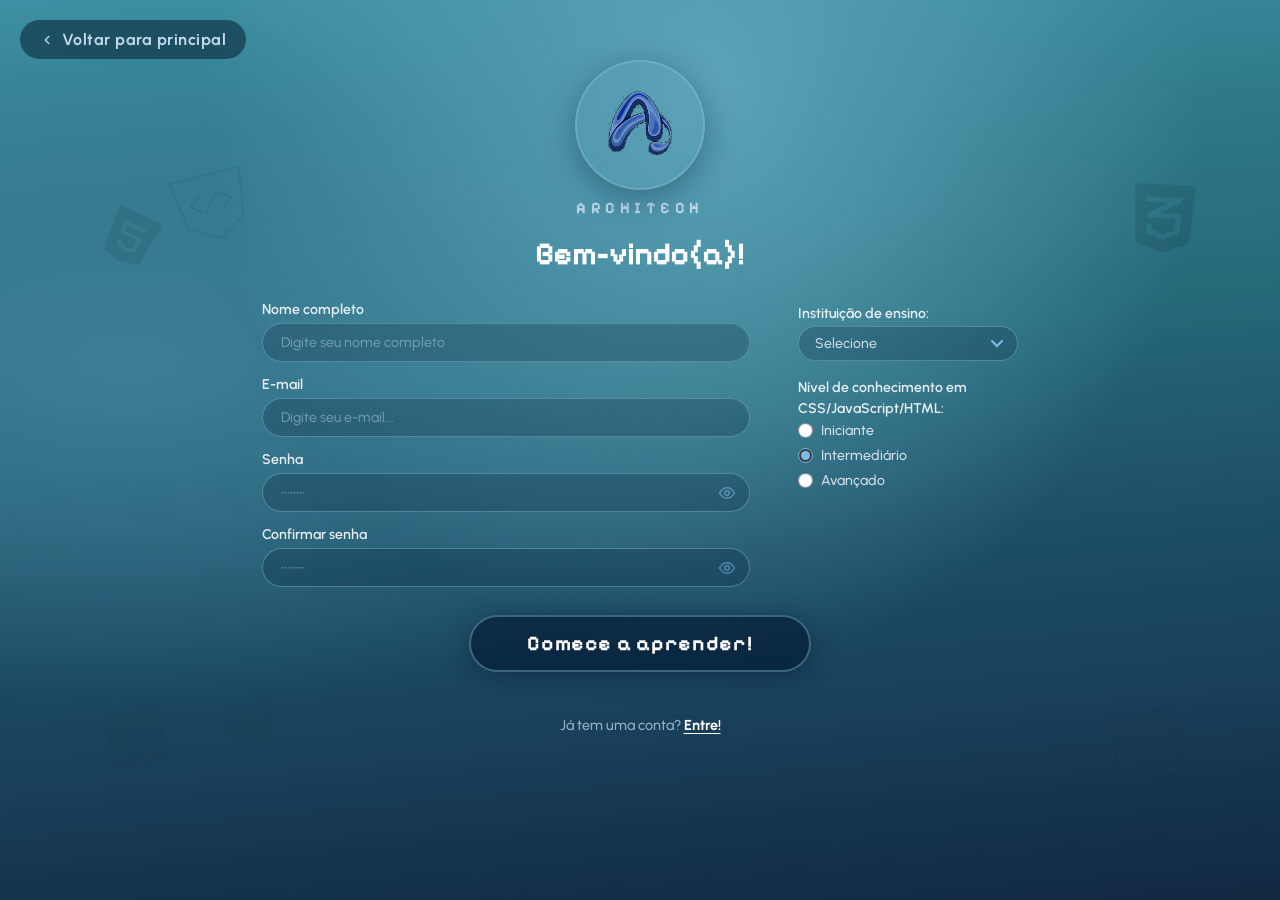
==== cadastro.html @ 83e1c98c "cadastro de usuário" ====
<!DOCTYPE html>
<html lang="pt-BR">
<head>
  <meta charset="UTF-8" />
  <meta name="viewport" content="width=device-width, initial-scale=1.0" />
  <title>Architech — Cadastro</title>
  <link rel="stylesheet" href="assets/css/background.css" />
  <link rel="stylesheet" href="assets/css/cadastro.css" />
</head>
<body>

  <div class="architech-bg">

    <div class="bg-icons">
      <div class="bg-icon bg-icon--group">
        <img src="assets/images/icon-group.png" alt="" />
      </div>
      <div class="bg-icon bg-icon--html">
        <img src="assets/images/icon-html5.png" alt="" />
      </div>
      <div class="bg-icon bg-icon--css">
        <img src="assets/images/icon-css3.png" alt="" />
      </div>
      <div class="bg-icon bg-icon--js-right">
        <img src="assets/images/icon-js.png" alt="" />
      </div>
      <div class="bg-icon bg-icon--js-left">
        <img src="assets/images/icon-js.png" alt="" />
      </div>
      <div class="bg-icon bg-icon--play">
        <img src="assets/images/icon-polygon.png" alt="" />
      </div>
    </div>

    <a href="index.html" class="btn-back">
      <svg viewBox="0 0 24 24"><polyline points="15 18 9 12 15 6"/></svg>
      Voltar para principal
    </a>

    <div class="page-content">

      <div class="logo-wrapper">
        <div class="logo-circle">
          <img src="assets/images/logo-a.png" alt="Architech" />
        </div>
        <span class="logo-name">Architech</span>
      </div>

      <h1 class="welcome-title">Bem-vindo(a)!</h1>

      <div class="form-card">

        <div class="form-col">
          <label class="form-label">
            Nome completo
            <input class="form-input" type="text" id="nome" placeholder="Digite seu nome completo" />
          </label>

          <label class="form-label">
            E-mail
            <input class="form-input" type="email" id="email" placeholder="Digite seu e-mail..." />
          </label>

          <label class="form-label">
            Senha
            <div class="input-with-icon">
              <input class="form-input" type="password" id="senha" placeholder="••••••••" />
              <button class="input-icon-btn" type="button" onclick="toggleSenha('senha')">
                <svg viewBox="0 0 24 24"><circle cx="12" cy="12" r="3"/><path d="M2 12s4-7 10-7 10 7 10 7-4 7-10 7S2 12 2 12z"/></svg>
              </button>
            </div>
          </label>

          <label class="form-label">
            Confirmar senha
            <div class="input-with-icon">
              <input class="form-input" type="password" id="confirmar" placeholder="••••••••" />
              <button class="input-icon-btn" type="button" onclick="toggleSenha('confirmar')">
                <svg viewBox="0 0 24 24"><circle cx="12" cy="12" r="3"/><path d="M2 12s4-7 10-7 10 7 10 7-4 7-10 7S2 12 2 12z"/></svg>
              </button>
            </div>
          </label>
        </div>

        <div class="form-col-right">
          <div>
            <span class="dropdown-label">Instituição de ensino:</span>
            <select class="form-select" id="instituicao">
              <option value="">Selecione</option>
              <option>UFSC</option>
              <option>UDESC</option>
              <option>IFSC</option>
              <option>Outra</option>
            </select>
          </div>

          <div>
            <span class="knowledge-label">Nível de conhecimento em<br>CSS/JavaScript/HTML:</span>
            <div class="radio-group">
              <label class="radio-option">
                <input type="radio" name="nivel" value="Iniciante" />
                Iniciante
              </label>
              <label class="radio-option">
                <input type="radio" name="nivel" value="Intermediário" checked />
                Intermediário
              </label>
              <label class="radio-option">
                <input type="radio" name="nivel" value="Avançado" />
                Avançado
              </label>
            </div>
          </div>
        </div>

      </div>

      <button class="btn-submit" type="button" onclick="cadastrar()">Comece a aprender!</button>

      <p class="msg-feedback" id="feedback"></p>

      <p class="login-link">
        Já tem uma conta? <a href="login.html">Entre!</a>
      </p>

    </div>

  </div>

  <script>
    function toggleSenha(id) {
      const input = document.getElementById(id);
      input.type = input.type === 'password' ? 'text' : 'password';
    }

    async function cadastrar() {
      const feedback = document.getElementById('feedback');
      const nome = document.getElementById('nome').value.trim();
      const email = document.getElementById('email').value.trim();
      const senha = document.getElementById('senha').value;
      const confirmar = document.getElementById('confirmar').value;
      const nivel = document.querySelector('input[name="nivel"]:checked')?.value || '';

      feedback.className = 'msg-feedback';
      feedback.textContent = '';

      if (!nome || !email || !senha || !confirmar) {
        feedback.className = 'msg-feedback erro';
        feedback.textContent = 'Preencha todos os campos obrigatórios.';
        return;
      }

      if (senha !== confirmar) {
        feedback.className = 'msg-feedback erro';
        feedback.textContent = 'As senhas não coincidem.';
        return;
      }

      feedback.textContent = 'Cadastrando...';

      try {
        const resp = await fetch('api/cadastro.php', {
          method: 'POST',
          headers: { 'Content-Type': 'application/json' },
          body: JSON.stringify({ nome, email, senha, nivel_conhecimento: nivel })
        });

        const data = await resp.json();

        if (data.sucesso) {
          feedback.textContent = 'Cadastro realizado com sucesso! Redirecionando...';
          setTimeout(() => window.location.href = 'login.html', 1800);
        } else {
          feedback.className = 'msg-feedback erro';
          feedback.textContent = data.mensagem || 'Erro ao cadastrar.';
        }
      } catch (e) {
        feedback.className = 'msg-feedback erro';
        feedback.textContent = 'Erro de conexão com o servidor.';
      }
    }
  </script>

</body>
</html>
---- assets/css/background.css ----
@import url('https://fonts.googleapis.com/css2?family=Pixelify+Sans:wght@400;700&family=Urbanist:wght@400;500;600;700&display=swap');

*, *::before, *::after {
  box-sizing: border-box;
  margin: 0;
  padding: 0;
}

:root {
  --c1: #001D39;
  --c2: #0A4174;
  --c3: #49769F;
  --c4: #4E8EA2;
  --c5: #6EA2B3;
  --c6: #7BBDE8;
  --c7: #BDD8E9;

  --font-title: 'Pixelify Sans', sans-serif;
  --font-body:  'Urbanist', sans-serif;

  --text-light: #ffffff;
  --text-muted: rgba(255,255,255,0.7);
}

html, body {
  width: 100%;
  min-height: 100vh;
  font-family: var(--font-body);
  color: var(--text-light);
  overflow-x: hidden;
}

.architech-bg {
  position: relative;
  min-height: 100vh;
  width: 100%;
  background:
    radial-gradient(ellipse at 55% 10%, #5ba3b8 0%, transparent 50%),
    radial-gradient(ellipse at 10% 40%, #3d7d96 0%, transparent 45%),
    linear-gradient(175deg, #3e8fa3 0%, #2e7a8a 20%, #256878 40%, #1e5068 60%, #183d58 80%, #112840 100%);
  overflow: hidden;
  display: flex;
  flex-direction: column;
  align-items: center;
}

.bg-icons {
  position: absolute;
  inset: 0;
  pointer-events: none;
  z-index: 1;
}

.bg-icon {
  position: absolute;
  opacity: 0.13;
  user-select: none;
}

.bg-icon img {
  width: 100%;
  height: 100%;
  object-fit: contain;
  filter: brightness(0.85) saturate(0.7);
}

.bg-icon--html     { left: 7%;  top: 22%;    width: 80px;  height: 80px; }
.bg-icon--css      { right: 6%; top: 20%;    width: 80px;  height: 80px; }
.bg-icon--js-right { right: 7%; bottom: 12%; width: 85px;  height: 85px; }
.bg-icon--js-left  { left: 8%;  bottom: 14%; width: 70px;  height: 70px; opacity: 0.10; }
.bg-icon--play     { left: 17%; bottom: 16%; width: 60px;  height: 60px; opacity: 0.09; }
.bg-icon--group    { left: 13%; top: 18%;    width: 90px;  height: 90px; opacity: 0.10; }

.page-content {
  position: relative;
  z-index: 10;
  width: 100%;
  flex: 1;
  display: flex;
  flex-direction: column;
  align-items: center;
}

.btn-back {
  position: absolute;
  top: 20px;
  left: 20px;
  z-index: 20;
  display: inline-flex;
  align-items: center;
  gap: 8px;
  background: rgba(0,20,40,0.5);
  color: var(--c7);
  font-family: var(--font-body);
  font-size: 1rem;
  font-weight: 700;
  letter-spacing: 0.03em;
  padding: 10px 20px;
  border-radius: 30px;
  border: none;
  cursor: pointer;
  text-decoration: none;
  backdrop-filter: blur(6px);
  transition: background 0.2s;
}

.btn-back:hover { background: rgba(0,20,40,0.75); }

.btn-back svg {
  width: 14px;
  height: 14px;
  stroke: currentColor;
  fill: none;
  stroke-width: 2.5;
  stroke-linecap: round;
  stroke-linejoin: round;
}
---- assets/css/cadastro.css ----
.logo-wrapper {
  margin-top: 60px;
  display: flex;
  flex-direction: column;
  align-items: center;
  gap: 8px;
}

.logo-circle {
  width: 130px;
  height: 130px;
  border-radius: 50%;
  background: rgba(100,160,190,0.18);
  border: 2px solid rgba(189,216,233,0.22);
  display: flex;
  align-items: center;
  justify-content: center;
  backdrop-filter: blur(10px);
  overflow: hidden;
  box-shadow: 0 8px 32px rgba(0,20,50,0.35);
}

.logo-circle img {
  width: 82px;
  height: 82px;
  object-fit: contain;
}

.logo-name {
  font-family: var(--font-title);
  font-size: 1rem;
  font-weight: 700;
  letter-spacing: 0.28em;
  color: var(--c7);
  text-transform: uppercase;
}

.welcome-title {
  font-family: var(--font-title);
  font-size: 2rem;
  font-weight: 700;
  color: #fff;
  margin: 18px 0 28px;
  text-align: center;
}

.form-card {
  display: flex;
  gap: 48px;
  align-items: flex-start;
  padding: 0 32px;
  width: 100%;
  max-width: 820px;
}

.form-col {
  display: flex;
  flex-direction: column;
  gap: 14px;
  flex: 1;
}

.form-label {
  display: flex;
  flex-direction: column;
  gap: 5px;
  font-family: var(--font-body);
  font-size: 0.88rem;
  font-weight: 600;
  color: rgba(255,255,255,0.88);
}

.form-input {
  background: rgba(0,25,50,0.22);
  border: 1.5px solid rgba(110,162,179,0.6);
  border-radius: 20px;
  padding: 10px 18px;
  color: rgba(255,255,255,0.75);
  font-family: var(--font-body);
  font-size: 0.88rem;
  font-weight: 500;
  outline: none;
  transition: border-color 0.2s, background 0.2s;
  width: 100%;
}

.form-input::placeholder { color: rgba(189,216,233,0.45); }
.form-input:focus { border-color: var(--c6); background: rgba(0,25,50,0.38); }

.input-with-icon { position: relative; display: flex; align-items: center; }
.input-with-icon .form-input { padding-right: 42px; }

.input-icon-btn {
  position: absolute;
  right: 14px;
  background: none;
  border: none;
  cursor: pointer;
  padding: 0;
  display: flex;
  align-items: center;
  opacity: 0.55;
}

.input-icon-btn svg {
  width: 18px;
  height: 18px;
  stroke: var(--c6);
  fill: none;
  stroke-width: 2;
  stroke-linecap: round;
}

.form-col-right {
  flex: 0 0 220px;
  display: flex;
  flex-direction: column;
  gap: 16px;
  padding-top: 4px;
}

.dropdown-label {
  font-family: var(--font-body);
  font-size: 0.88rem;
  font-weight: 600;
  color: rgba(255,255,255,0.88);
  margin-bottom: 4px;
  display: block;
}

.form-select {
  background: rgba(0,25,50,0.22);
  border: 1.5px solid rgba(110,162,179,0.6);
  border-radius: 20px;
  padding: 8px 38px 8px 16px;
  color: rgba(255,255,255,0.75);
  font-family: var(--font-body);
  font-size: 0.88rem;
  font-weight: 500;
  width: 100%;
  outline: none;
  cursor: pointer;
  appearance: none;
  -webkit-appearance: none;
  background-image: url("data:image/svg+xml,%3Csvg xmlns='http://www.w3.org/2000/svg' width='12' height='8' viewBox='0 0 12 8'%3E%3Cpath d='M1 1l5 5 5-5' stroke='%237BBDE8' stroke-width='2' fill='none' stroke-linecap='round'/%3E%3C/svg%3E");
  background-repeat: no-repeat;
  background-position: right 14px center;
}

.form-select option { background: #1a4a6a; color: #fff; }

.knowledge-label {
  font-family: var(--font-body);
  font-size: 0.88rem;
  font-weight: 600;
  color: rgba(255,255,255,0.88);
  line-height: 1.4;
}

.radio-group { display: flex; flex-direction: column; gap: 8px; margin-top: 4px; }

.radio-option {
  display: flex;
  align-items: center;
  gap: 8px;
  font-family: var(--font-body);
  font-size: 0.88rem;
  font-weight: 500;
  color: rgba(255,255,255,0.8);
  cursor: pointer;
}

.radio-option input[type="radio"] {
  accent-color: var(--c6);
  width: 15px;
  height: 15px;
  cursor: pointer;
}

.btn-submit {
  background: rgba(0,20,45,0.6);
  color: #fff;
  font-family: var(--font-title);
  font-size: 1.3rem;
  font-weight: 700;
  letter-spacing: 0.04em;
  padding: 14px 56px;
  border-radius: 30px;
  border: 2px solid rgba(110,162,179,0.5);
  cursor: pointer;
  margin-top: 28px;
  backdrop-filter: blur(8px);
  transition: background 0.2s, border-color 0.2s, transform 0.15s;
  box-shadow: 0 4px 24px rgba(0,20,50,0.4);
}

.btn-submit:hover { background: rgba(0,20,45,0.8); border-color: var(--c6); transform: translateY(-2px); }
.btn-submit:active { transform: translateY(0); }

.msg-feedback {
  margin-top: 12px;
  font-family: var(--font-body);
  font-size: 0.9rem;
  font-weight: 500;
  text-align: center;
  min-height: 22px;
  color: var(--c6);
}

.msg-feedback.erro { color: #ff8a8a; }

.login-link {
  margin-top: 10px;
  font-family: var(--font-body);
  font-size: 0.9rem;
  font-weight: 500;
  color: rgba(189,216,233,0.75);
  text-align: center;
  margin-bottom: 40px;
}

.login-link a {
  color: #fff;
  font-weight: 700;
  text-decoration: underline;
  text-underline-offset: 3px;
}

@media (max-width: 640px) {
  .form-card { flex-direction: column; gap: 24px; padding: 0 20px; }
  .form-col-right { flex: unset; width: 100%; }
  .welcome-title { font-size: 1.6rem; }
}
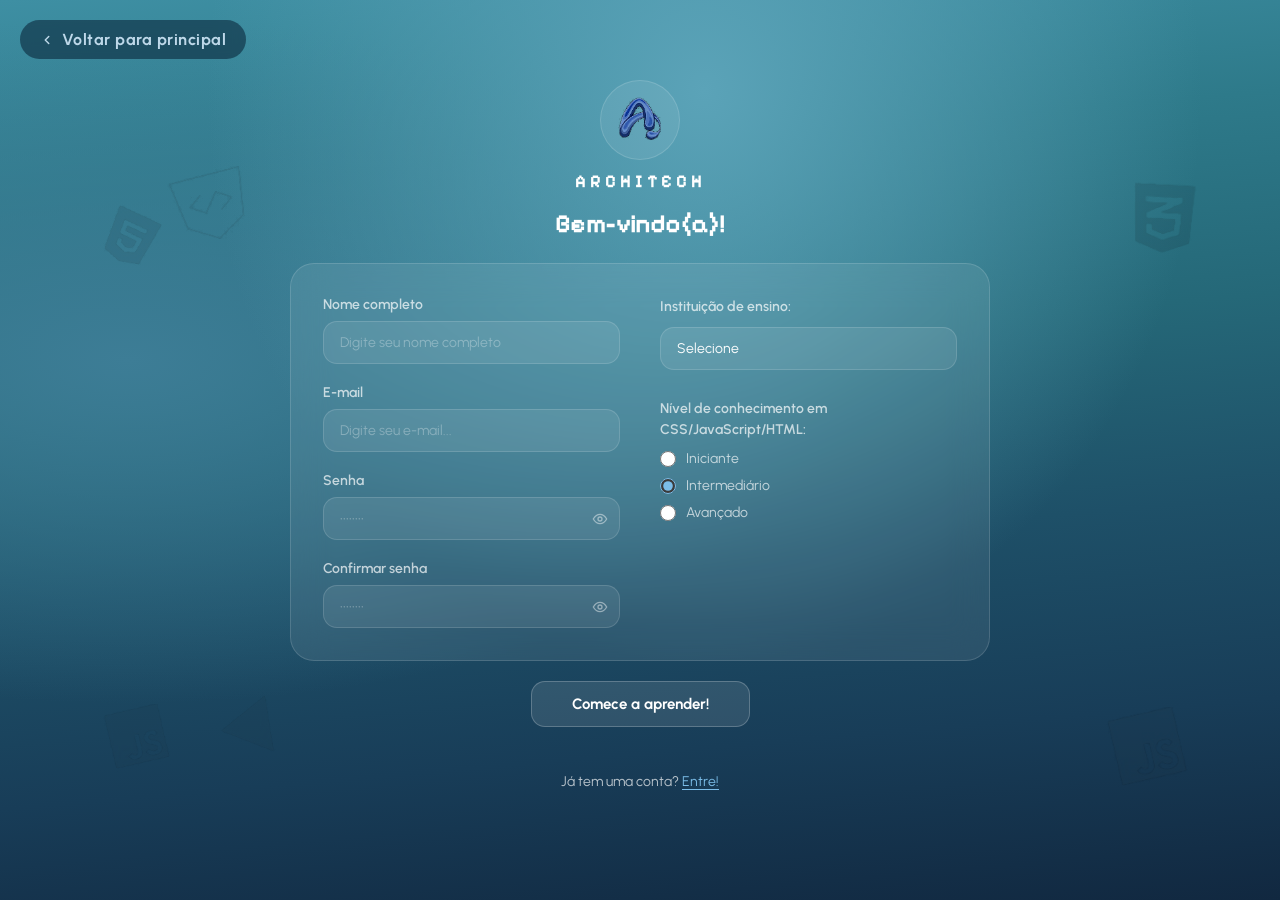
==== commit a3324b67: "banco funcionou, amém" ====
--- a/cadastro.html
+++ b/cadastro.html
@@ -9,177 +9,184 @@
 </head>
 <body>
 
-  <div class="architech-bg">
+<div class="architech-bg">
 
-    <div class="bg-icons">
-      <div class="bg-icon bg-icon--group">
-        <img src="assets/images/icon-group.png" alt="" />
+  <div class="bg-icons">
+    <div class="bg-icon bg-icon--group">
+      <img src="assets/images/icon-group.png" alt="" />
+    </div>
+    <div class="bg-icon bg-icon--html">
+      <img src="assets/images/icon-html5.png" alt="" />
+    </div>
+    <div class="bg-icon bg-icon--css">
+      <img src="assets/images/icon-css3.png" alt="" />
+    </div>
+    <div class="bg-icon bg-icon--js-right">
+      <img src="assets/images/icon-js.png" alt="" />
+    </div>
+    <div class="bg-icon bg-icon--js-left">
+      <img src="assets/images/icon-js.png" alt="" />
+    </div>
+    <div class="bg-icon bg-icon--play">
+      <img src="assets/images/icon-polygon.png" alt="" />
+    </div>
+  </div>
+
+  <a href="index.html" class="btn-back">
+    <svg viewBox="0 0 24 24"><polyline points="15 18 9 12 15 6"/></svg>
+    Voltar para principal
+  </a>
+
+  <div class="page-content">
+
+    <div class="logo-wrapper">
+      <div class="logo-circle">
+        <img src="assets/images/logo-a.png" alt="Architech" />
       </div>
-      <div class="bg-icon bg-icon--html">
-        <img src="assets/images/icon-html5.png" alt="" />
-      </div>
-      <div class="bg-icon bg-icon--css">
-        <img src="assets/images/icon-css3.png" alt="" />
-      </div>
-      <div class="bg-icon bg-icon--js-right">
-        <img src="assets/images/icon-js.png" alt="" />
-      </div>
-      <div class="bg-icon bg-icon--js-left">
-        <img src="assets/images/icon-js.png" alt="" />
-      </div>
-      <div class="bg-icon bg-icon--play">
-        <img src="assets/images/icon-polygon.png" alt="" />
-      </div>
+      <span class="logo-name">Architech</span>
     </div>
 
-    <a href="index.html" class="btn-back">
-      <svg viewBox="0 0 24 24"><polyline points="15 18 9 12 15 6"/></svg>
-      Voltar para principal
-    </a>
+    <h1 class="welcome-title">Bem-vindo(a)!</h1>
 
-    <div class="page-content">
+    <div class="form-card">
 
-      <div class="logo-wrapper">
-        <div class="logo-circle">
-          <img src="assets/images/logo-a.png" alt="Architech" />
-        </div>
-        <span class="logo-name">Architech</span>
+      <div class="form-col">
+        <label class="form-label">
+          Nome completo
+          <input class="form-input" type="text" id="nome" placeholder="Digite seu nome completo" />
+        </label>
+
+        <label class="form-label">
+          E-mail
+          <input class="form-input" type="email" id="email" placeholder="Digite seu e-mail..." />
+        </label>
+
+        <label class="form-label">
+          Senha
+          <div class="input-with-icon">
+            <input class="form-input" type="password" id="senha" placeholder="••••••••" />
+            <button class="input-icon-btn" type="button" onclick="toggleSenha('senha')">
+              <svg viewBox="0 0 24 24">
+                <circle cx="12" cy="12" r="3"/>
+                <path d="M2 12s4-7 10-7 10 7 10 7-4 7-10 7S2 12 2 12z"/>
+              </svg>
+            </button>
+          </div>
+        </label>
+
+        <label class="form-label">
+          Confirmar senha
+          <div class="input-with-icon">
+            <input class="form-input" type="password" id="confirmar" placeholder="••••••••" />
+            <button class="input-icon-btn" type="button" onclick="toggleSenha('confirmar')">
+              <svg viewBox="0 0 24 24">
+                <circle cx="12" cy="12" r="3"/>
+                <path d="M2 12s4-7 10-7 10 7 10 7-4 7-10 7S2 12 2 12z"/>
+              </svg>
+            </button>
+          </div>
+        </label>
       </div>
 
-      <h1 class="welcome-title">Bem-vindo(a)!</h1>
-
-      <div class="form-card">
-
-        <div class="form-col">
-          <label class="form-label">
-            Nome completo
-            <input class="form-input" type="text" id="nome" placeholder="Digite seu nome completo" />
-          </label>
-
-          <label class="form-label">
-            E-mail
-            <input class="form-input" type="email" id="email" placeholder="Digite seu e-mail..." />
-          </label>
-
-          <label class="form-label">
-            Senha
-            <div class="input-with-icon">
-              <input class="form-input" type="password" id="senha" placeholder="••••••••" />
-              <button class="input-icon-btn" type="button" onclick="toggleSenha('senha')">
-                <svg viewBox="0 0 24 24"><circle cx="12" cy="12" r="3"/><path d="M2 12s4-7 10-7 10 7 10 7-4 7-10 7S2 12 2 12z"/></svg>
-              </button>
-            </div>
-          </label>
-
-          <label class="form-label">
-            Confirmar senha
-            <div class="input-with-icon">
-              <input class="form-input" type="password" id="confirmar" placeholder="••••••••" />
-              <button class="input-icon-btn" type="button" onclick="toggleSenha('confirmar')">
-                <svg viewBox="0 0 24 24"><circle cx="12" cy="12" r="3"/><path d="M2 12s4-7 10-7 10 7 10 7-4 7-10 7S2 12 2 12z"/></svg>
-              </button>
-            </div>
-          </label>
+      <div class="form-col-right">
+        <div>
+          <span class="dropdown-label">Instituição de ensino:</span>
+          <select class="form-select" id="instituicao">
+            <option value="">Selecione</option>
+            <option>UFSC</option>
+            <option>UDESC</option>
+            <option>IFSC</option>
+            <option>Outra</option>
+          </select>
         </div>
 
-        <div class="form-col-right">
-          <div>
-            <span class="dropdown-label">Instituição de ensino:</span>
-            <select class="form-select" id="instituicao">
-              <option value="">Selecione</option>
-              <option>UFSC</option>
-              <option>UDESC</option>
-              <option>IFSC</option>
-              <option>Outra</option>
-            </select>
-          </div>
-
-          <div>
-            <span class="knowledge-label">Nível de conhecimento em<br>CSS/JavaScript/HTML:</span>
-            <div class="radio-group">
-              <label class="radio-option">
-                <input type="radio" name="nivel" value="Iniciante" />
-                Iniciante
-              </label>
-              <label class="radio-option">
-                <input type="radio" name="nivel" value="Intermediário" checked />
-                Intermediário
-              </label>
-              <label class="radio-option">
-                <input type="radio" name="nivel" value="Avançado" />
-                Avançado
-              </label>
-            </div>
+        <div>
+          <span class="knowledge-label">Nível de conhecimento em<br>CSS/JavaScript/HTML:</span>
+          <div class="radio-group">
+            <label class="radio-option">
+              <input type="radio" name="nivel" value="Iniciante" />
+              Iniciante
+            </label>
+            <label class="radio-option">
+              <input type="radio" name="nivel" value="Intermediário" checked />
+              Intermediário
+            </label>
+            <label class="radio-option">
+              <input type="radio" name="nivel" value="Avançado" />
+              Avançado
+            </label>
           </div>
         </div>
-
       </div>
-
-      <button class="btn-submit" type="button" onclick="cadastrar()">Comece a aprender!</button>
-
-      <p class="msg-feedback" id="feedback"></p>
-
-      <p class="login-link">
-        Já tem uma conta? <a href="login.html">Entre!</a>
-      </p>
 
     </div>
 
+    <button class="btn-submit" type="button" onclick="cadastrar()">Comece a aprender!</button>
+
+    <p class="msg-feedback" id="feedback"></p>
+
+    <p class="login-link">
+      Já tem uma conta? <a href="login.html">Entre!</a>
+    </p>
+
   </div>
 
-  <script>
-    function toggleSenha(id) {
-      const input = document.getElementById(id);
-      input.type = input.type === 'password' ? 'text' : 'password';
+</div>
+
+<script>
+  function toggleSenha(id) {
+    const input = document.getElementById(id);
+    input.type = input.type === 'password' ? 'text' : 'password';
+  }
+
+  async function cadastrar() {
+    const feedback = document.getElementById('feedback');
+    const nome = document.getElementById('nome').value.trim();
+    const email = document.getElementById('email').value.trim();
+    const senha = document.getElementById('senha').value;
+    const confirmar = document.getElementById('confirmar').value;
+    const nivel = document.querySelector('input[name="nivel"]:checked')?.value || '';
+
+    feedback.className = 'msg-feedback';
+    feedback.textContent = '';
+
+    if (!nome || !email || !senha || !confirmar) {
+      feedback.className = 'msg-feedback erro';
+      feedback.textContent = 'Preencha todos os campos obrigatórios.';
+      return;
     }
 
-    async function cadastrar() {
-      const feedback = document.getElementById('feedback');
-      const nome = document.getElementById('nome').value.trim();
-      const email = document.getElementById('email').value.trim();
-      const senha = document.getElementById('senha').value;
-      const confirmar = document.getElementById('confirmar').value;
-      const nivel = document.querySelector('input[name="nivel"]:checked')?.value || '';
+    if (senha !== confirmar) {
+      feedback.className = 'msg-feedback erro';
+      feedback.textContent = 'As senhas não coincidem.';
+      return;
+    }
 
-      feedback.className = 'msg-feedback';
-      feedback.textContent = '';
+    feedback.textContent = 'Cadastrando...';
 
-      if (!nome || !email || !senha || !confirmar) {
+    try {
+      const resp = await fetch('api/cadastro.php', {
+        method: 'POST',
+        headers: { 'Content-Type': 'application/json' },
+        body: JSON.stringify({ nome, email, senha, nivel_conhecimento: nivel })
+      });
+
+      const data = await resp.json();
+
+      if (data.sucesso) {
+        feedback.className = 'msg-feedback ok';
+        feedback.textContent = 'Cadastro realizado com sucesso! Redirecionando...';
+        setTimeout(() => window.location.href = 'login.html', 1800);
+      } else {
         feedback.className = 'msg-feedback erro';
-        feedback.textContent = 'Preencha todos os campos obrigatórios.';
-        return;
+        feedback.textContent = data.mensagem || 'Erro ao cadastrar.';
       }
-
-      if (senha !== confirmar) {
-        feedback.className = 'msg-feedback erro';
-        feedback.textContent = 'As senhas não coincidem.';
-        return;
-      }
-
-      feedback.textContent = 'Cadastrando...';
-
-      try {
-        const resp = await fetch('api/cadastro.php', {
-          method: 'POST',
-          headers: { 'Content-Type': 'application/json' },
-          body: JSON.stringify({ nome, email, senha, nivel_conhecimento: nivel })
-        });
-
-        const data = await resp.json();
-
-        if (data.sucesso) {
-          feedback.textContent = 'Cadastro realizado com sucesso! Redirecionando...';
-          setTimeout(() => window.location.href = 'login.html', 1800);
-        } else {
-          feedback.className = 'msg-feedback erro';
-          feedback.textContent = data.mensagem || 'Erro ao cadastrar.';
-        }
-      } catch (e) {
-        feedback.className = 'msg-feedback erro';
-        feedback.textContent = 'Erro de conexão com o servidor.';
-      }
+    } catch (e) {
+      feedback.className = 'msg-feedback erro';
+      feedback.textContent = 'Erro de conexão com o servidor.';
     }
-  </script>
+  }
+</script>
 
 </body>
-</html>
+</html>
--- a/assets/css/cadastro.css
+++ b/assets/css/cadastro.css
@@ -1,233 +1,285 @@
+.architech-bg {
+  align-items: center;
+  justify-content: center;
+  min-height: 100vh;
+}
+
+.page-content {
+  position: relative;
+  z-index: 10;
+  display: flex;
+  flex-direction: column;
+  align-items: center;
+  width: 100%;
+  padding: 80px 16px 48px;
+  animation: fadeUp 0.6s ease both;
+}
+
+@keyframes fadeUp {
+  from { opacity: 0; transform: translateY(24px); }
+  to   { opacity: 1; transform: translateY(0); }
+}
+
 .logo-wrapper {
-  margin-top: 60px;
-  display: flex;
-  flex-direction: column;
-  align-items: center;
-  gap: 8px;
+  display: flex;
+  flex-direction: column;
+  align-items: center;
+  gap: 10px;
+  margin-bottom: 16px;
 }
 
 .logo-circle {
-  width: 130px;
-  height: 130px;
+  width: 80px;
+  height: 80px;
   border-radius: 50%;
-  background: rgba(100,160,190,0.18);
-  border: 2px solid rgba(189,216,233,0.22);
   display: flex;
   align-items: center;
   justify-content: center;
-  backdrop-filter: blur(10px);
-  overflow: hidden;
-  box-shadow: 0 8px 32px rgba(0,20,50,0.35);
+  background: rgba(255, 255, 255, 0.08);
+  border: 1px solid rgba(255, 255, 255, 0.14);
 }
 
 .logo-circle img {
-  width: 82px;
-  height: 82px;
+  width: 54px;
+  height: 54px;
   object-fit: contain;
 }
 
 .logo-name {
   font-family: var(--font-title);
-  font-size: 1rem;
+  font-size: 18px;
   font-weight: 700;
-  letter-spacing: 0.28em;
-  color: var(--c7);
+  letter-spacing: 4px;
   text-transform: uppercase;
+  color: var(--text-light);
 }
 
 .welcome-title {
   font-family: var(--font-title);
-  font-size: 2rem;
+  font-size: 26px;
   font-weight: 700;
-  color: #fff;
-  margin: 18px 0 28px;
-  text-align: center;
+  color: var(--text-light);
+  margin-bottom: 24px;
 }
 
 .form-card {
-  display: flex;
-  gap: 48px;
-  align-items: flex-start;
-  padding: 0 32px;
-  width: 100%;
-  max-width: 820px;
+  background: rgba(255, 255, 255, 0.08);
+  backdrop-filter: blur(18px);
+  -webkit-backdrop-filter: blur(18px);
+  border: 1px solid rgba(255, 255, 255, 0.14);
+  border-radius: 24px;
+  padding: 32px;
+  width: 100%;
+  max-width: 700px;
+  display: grid;
+  grid-template-columns: 1fr 1fr;
+  gap: 24px 40px;
 }
 
 .form-col {
   display: flex;
   flex-direction: column;
-  gap: 14px;
-  flex: 1;
+  gap: 20px;
+}
+
+.form-col-right {
+  display: flex;
+  flex-direction: column;
+  gap: 28px;
+  justify-content: flex-start;
 }
 
 .form-label {
   display: flex;
   flex-direction: column;
-  gap: 5px;
-  font-family: var(--font-body);
-  font-size: 0.88rem;
+  gap: 8px;
+  font-family: var(--font-body);
   font-weight: 600;
-  color: rgba(255,255,255,0.88);
+  font-size: 14px;
+  color: var(--text-muted);
 }
 
 .form-input {
-  background: rgba(0,25,50,0.22);
-  border: 1.5px solid rgba(110,162,179,0.6);
-  border-radius: 20px;
-  padding: 10px 18px;
-  color: rgba(255,255,255,0.75);
-  font-family: var(--font-body);
-  font-size: 0.88rem;
-  font-weight: 500;
+  background: rgba(255, 255, 255, 0.08);
+  border: 1px solid rgba(255, 255, 255, 0.14);
+  border-radius: 14px;
+  padding: 12px 16px;
+  font-family: var(--font-body);
+  font-size: 14px;
+  color: var(--text-light);
+  width: 100%;
+  transition: border-color 0.2s, box-shadow 0.2s;
+}
+
+.form-input::placeholder {
+  color: rgba(255, 255, 255, 0.30);
+}
+
+.form-input:focus {
   outline: none;
-  transition: border-color 0.2s, background 0.2s;
-  width: 100%;
-}
-
-.form-input::placeholder { color: rgba(189,216,233,0.45); }
-.form-input:focus { border-color: var(--c6); background: rgba(0,25,50,0.38); }
-
-.input-with-icon { position: relative; display: flex; align-items: center; }
-.input-with-icon .form-input { padding-right: 42px; }
+  border-color: rgba(90, 173, 214, 0.6);
+  box-shadow: 0 0 0 2px rgba(90, 173, 214, 0.25);
+}
+
+.input-with-icon {
+  position: relative;
+}
+
+.input-with-icon .form-input {
+  padding-right: 44px;
+}
 
 .input-icon-btn {
   position: absolute;
-  right: 14px;
+  right: 12px;
+  top: 50%;
+  transform: translateY(-50%);
   background: none;
   border: none;
   cursor: pointer;
-  padding: 0;
-  display: flex;
-  align-items: center;
-  opacity: 0.55;
+  color: rgba(255, 255, 255, 0.45);
+  display: flex;
+  align-items: center;
+  transition: color 0.2s;
+}
+
+.input-icon-btn:hover {
+  color: var(--text-light);
 }
 
 .input-icon-btn svg {
-  width: 18px;
-  height: 18px;
-  stroke: var(--c6);
+  width: 16px;
+  height: 16px;
   fill: none;
+  stroke: currentColor;
   stroke-width: 2;
-  stroke-linecap: round;
-}
-
-.form-col-right {
-  flex: 0 0 220px;
-  display: flex;
-  flex-direction: column;
-  gap: 16px;
-  padding-top: 4px;
-}
-
-.dropdown-label {
-  font-family: var(--font-body);
-  font-size: 0.88rem;
+}
+
+.dropdown-label,
+.knowledge-label {
+  display: block;
+  font-family: var(--font-body);
   font-weight: 600;
-  color: rgba(255,255,255,0.88);
-  margin-bottom: 4px;
-  display: block;
+  font-size: 14px;
+  color: var(--text-muted);
+  margin-bottom: 10px;
+  line-height: 1.5;
 }
 
 .form-select {
-  background: rgba(0,25,50,0.22);
-  border: 1.5px solid rgba(110,162,179,0.6);
-  border-radius: 20px;
-  padding: 8px 38px 8px 16px;
-  color: rgba(255,255,255,0.75);
-  font-family: var(--font-body);
-  font-size: 0.88rem;
-  font-weight: 500;
-  width: 100%;
+  background: rgba(255, 255, 255, 0.08);
+  border: 1px solid rgba(255, 255, 255, 0.14);
+  border-radius: 14px;
+  padding: 12px 16px;
+  font-family: var(--font-body);
+  font-size: 14px;
+  color: var(--text-light);
+  width: 100%;
+  cursor: pointer;
+  transition: border-color 0.2s, box-shadow 0.2s;
+  appearance: none;
+}
+
+.form-select:focus {
   outline: none;
-  cursor: pointer;
-  appearance: none;
-  -webkit-appearance: none;
-  background-image: url("data:image/svg+xml,%3Csvg xmlns='http://www.w3.org/2000/svg' width='12' height='8' viewBox='0 0 12 8'%3E%3Cpath d='M1 1l5 5 5-5' stroke='%237BBDE8' stroke-width='2' fill='none' stroke-linecap='round'/%3E%3C/svg%3E");
-  background-repeat: no-repeat;
-  background-position: right 14px center;
-}
-
-.form-select option { background: #1a4a6a; color: #fff; }
-
-.knowledge-label {
-  font-family: var(--font-body);
-  font-size: 0.88rem;
-  font-weight: 600;
-  color: rgba(255,255,255,0.88);
-  line-height: 1.4;
-}
-
-.radio-group { display: flex; flex-direction: column; gap: 8px; margin-top: 4px; }
+  border-color: rgba(90, 173, 214, 0.6);
+  box-shadow: 0 0 0 2px rgba(90, 173, 214, 0.25);
+}
+
+.form-select option {
+  background: var(--c1);
+  color: var(--text-light);
+}
+
+.radio-group {
+  display: flex;
+  flex-direction: column;
+  gap: 10px;
+}
 
 .radio-option {
   display: flex;
   align-items: center;
-  gap: 8px;
-  font-family: var(--font-body);
-  font-size: 0.88rem;
-  font-weight: 500;
-  color: rgba(255,255,255,0.8);
-  cursor: pointer;
+  gap: 10px;
+  font-family: var(--font-body);
+  font-size: 14px;
+  color: var(--text-muted);
+  cursor: pointer;
+  transition: color 0.2s;
+}
+
+.radio-option:hover {
+  color: var(--text-light);
 }
 
 .radio-option input[type="radio"] {
   accent-color: var(--c6);
-  width: 15px;
-  height: 15px;
+  width: 16px;
+  height: 16px;
   cursor: pointer;
 }
 
 .btn-submit {
-  background: rgba(0,20,45,0.6);
-  color: #fff;
-  font-family: var(--font-title);
-  font-size: 1.3rem;
+  margin-top: 20px;
+  padding: 13px 40px;
+  border-radius: 14px;
+  border: 1px solid rgba(255, 255, 255, 0.22);
+  background: rgba(255, 255, 255, 0.10);
+  font-family: var(--font-body);
   font-weight: 700;
-  letter-spacing: 0.04em;
-  padding: 14px 56px;
-  border-radius: 30px;
-  border: 2px solid rgba(110,162,179,0.5);
-  cursor: pointer;
-  margin-top: 28px;
-  backdrop-filter: blur(8px);
-  transition: background 0.2s, border-color 0.2s, transform 0.15s;
-  box-shadow: 0 4px 24px rgba(0,20,50,0.4);
-}
-
-.btn-submit:hover { background: rgba(0,20,45,0.8); border-color: var(--c6); transform: translateY(-2px); }
-.btn-submit:active { transform: translateY(0); }
+  font-size: 15px;
+  color: var(--text-light);
+  cursor: pointer;
+  transition: background 0.2s, transform 0.1s;
+}
+
+.btn-submit:hover {
+  background: rgba(255, 255, 255, 0.20);
+}
+
+.btn-submit:active {
+  transform: scale(0.97);
+}
 
 .msg-feedback {
-  margin-top: 12px;
-  font-family: var(--font-body);
-  font-size: 0.9rem;
-  font-weight: 500;
+  font-family: var(--font-body);
+  font-size: 13px;
   text-align: center;
-  min-height: 22px;
+  color: var(--text-muted);
+  min-height: 18px;
+  margin-top: 8px;
+}
+
+.msg-feedback.erro {
+  color: #fca5a5;
+}
+
+.msg-feedback.ok {
+  color: #86efac;
+}
+
+.login-link {
+  font-family: var(--font-body);
+  font-size: 14px;
+  color: var(--text-muted);
+  margin-top: 20px;
+}
+
+.login-link a {
   color: var(--c6);
-}
-
-.msg-feedback.erro { color: #ff8a8a; }
-
-.login-link {
-  margin-top: 10px;
-  font-family: var(--font-body);
-  font-size: 0.9rem;
-  font-weight: 500;
-  color: rgba(189,216,233,0.75);
-  text-align: center;
-  margin-bottom: 40px;
-}
-
-.login-link a {
-  color: #fff;
-  font-weight: 700;
   text-decoration: underline;
   text-underline-offset: 3px;
+  transition: color 0.2s;
+}
+
+.login-link a:hover {
+  color: var(--text-light);
 }
 
 @media (max-width: 640px) {
-  .form-card { flex-direction: column; gap: 24px; padding: 0 20px; }
-  .form-col-right { flex: unset; width: 100%; }
-  .welcome-title { font-size: 1.6rem; }
-}
+  .form-card {
+    grid-template-columns: 1fr;
+    max-width: 380px;
+    gap: 20px;
+  }
+}
